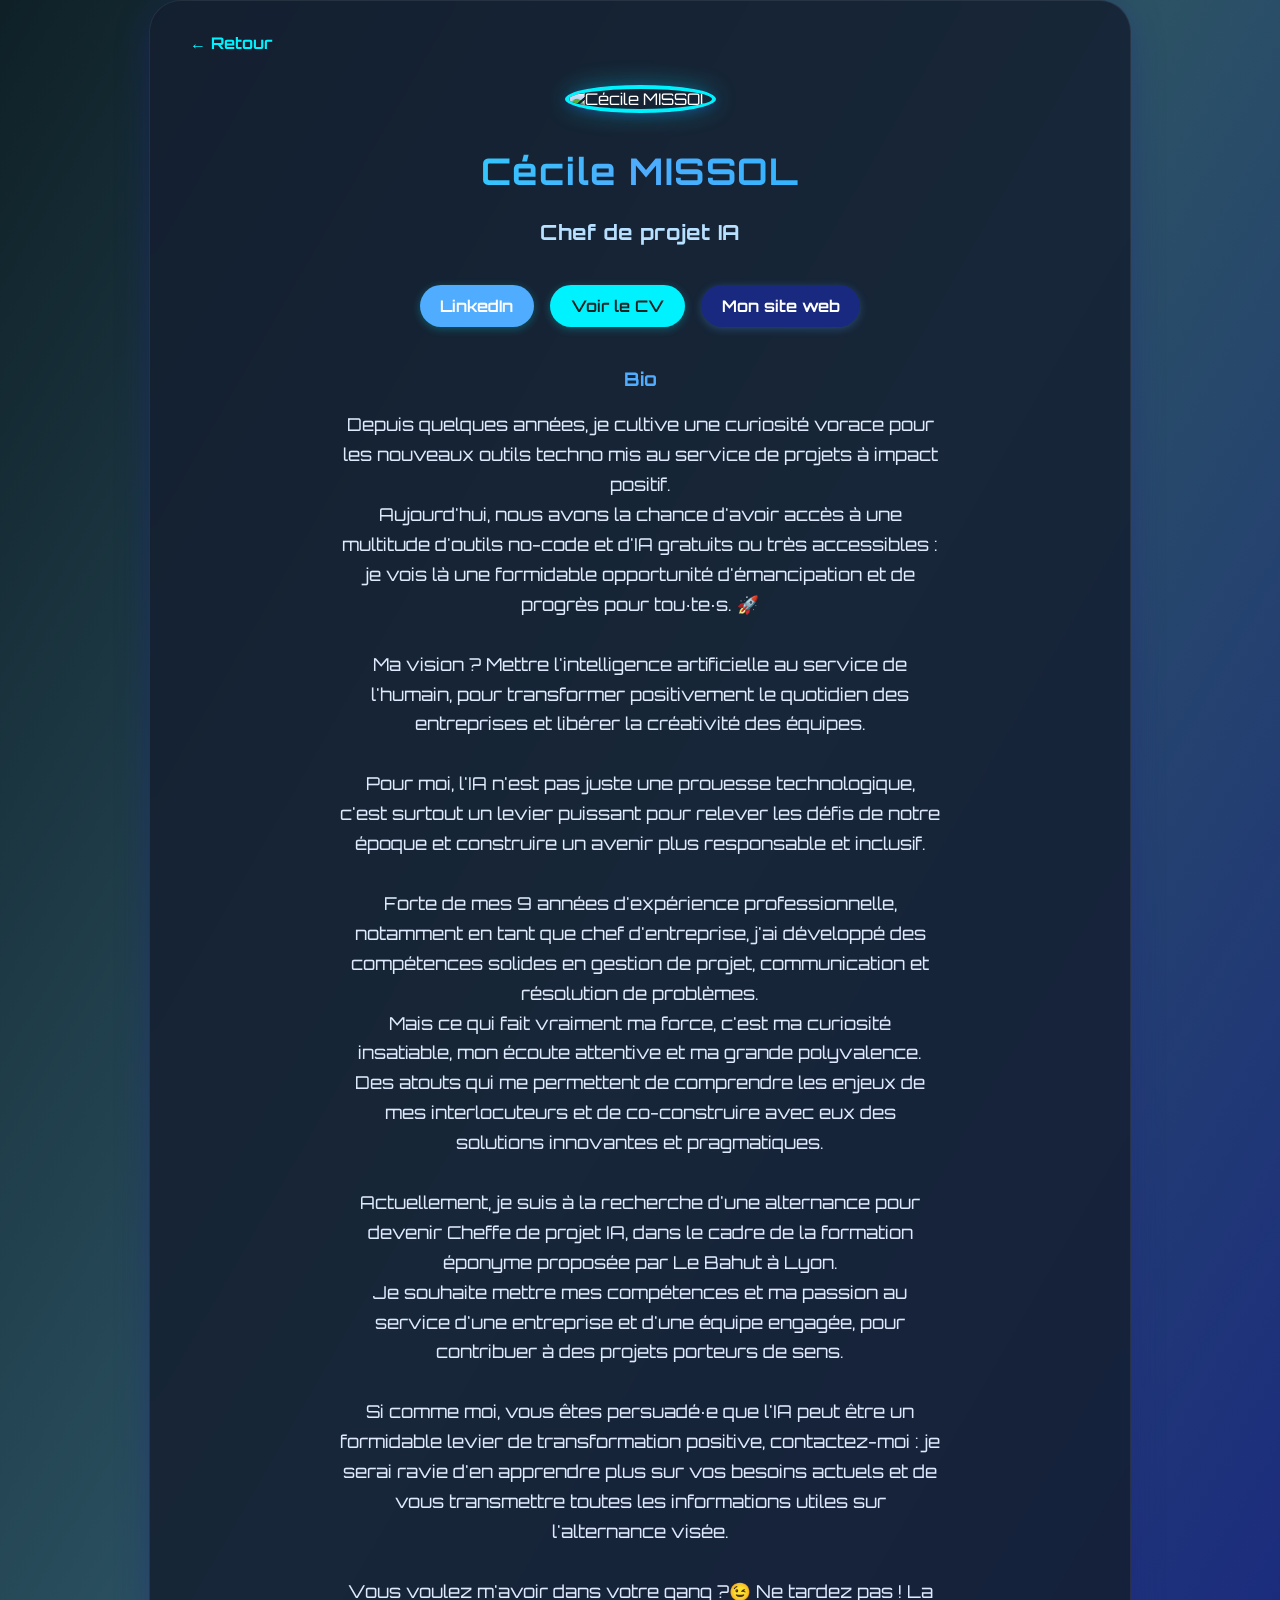
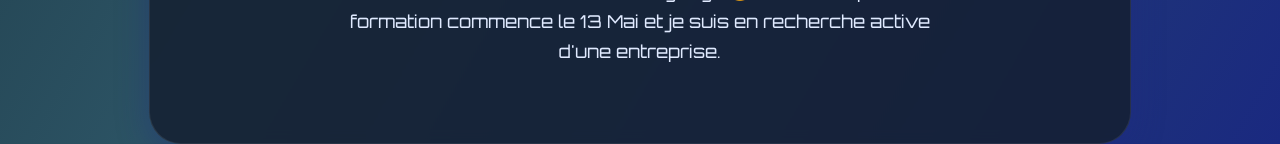
==== cecile_missol.html @ bd9ec278 "Initial commit" ====
<!DOCTYPE html>
<html lang="fr">

<head>
  <meta charset="UTF-8">
  <meta name="viewport" content="width=device-width, initial-scale=1.0">
  <title>Cécile MISSOL - Le Bahut</title>
  <link rel="stylesheet" href="style.css">
</head>

<body>
  <div class="container">
    <a href="index.html" style="color:#00f2fe;text-decoration:none;font-weight:bold">&larr; Retour</a>
    <header style="text-align:center; margin-top:2rem;">
      <img src="images/cécile_missol.jpg" alt="Cécile MISSOL" class="profile-img" style="width:140px;height:140px;" />
      <h1 class="main-title" style="margin-top:1.2rem;">Cécile MISSOL</h1>
      <h2 class="subtitle">Chef de projet IA</h2>
    </header>
    <div style="margin:2.2rem 0 1.2rem 0; display:flex; flex-wrap:wrap; gap:1em; justify-content:center;">
      <a href="https://www.linkedin.com/in/cecile-missol/" target="_blank"
        style="background:#4facfe;color:#fff;padding:0.7em 1.3em;border-radius:30px;text-decoration:none;font-weight:600;box-shadow:0 2px 8px #00f2fe44;transition:background 0.2s;">LinkedIn</a>
      <a href="https://www.cecilaime.fr/" target="_blank"
        style="background:#00f2fe;color:#222;padding:0.7em 1.3em;border-radius:30px;text-decoration:none;font-weight:600;box-shadow:0 2px 8px #00f2fe44;transition:background 0.2s;">Voir
        le CV</a>
      <a href="https://www.phosphoregarden.fr/" target="_blank"
        style="background:#1a2980;color:#fff;padding:0.7em 1.3em;border-radius:30px;text-decoration:none;font-weight:600;box-shadow:0 2px 8px #4facfe44;transition:background 0.2s;">Mon
        site web</a>
    </div>
    <section style="margin-top:2.5rem; text-align:center;">
      <h3 style="color:#4facfe; margin-bottom:1.2rem;">Bio</h3>
      <p style="font-size:1.1rem; line-height:1.7; color:#e0eaff; max-width:600px; margin:0 auto 1.8rem auto;">
        Depuis quelques années, je cultive une curiosité vorace pour les nouveaux outils techno mis au service de
        projets à impact positif.<br>
        Aujourd'hui, nous avons la chance d'avoir accès à une multitude d'outils no-code et d'IA gratuits ou très
        accessibles : je vois là une formidable opportunité d'émancipation et de progrès pour tou·te·s. 🚀<br><br>
        Ma vision ? Mettre l'intelligence artificielle au service de l'humain, pour transformer positivement le
        quotidien des entreprises et libérer la créativité des équipes.<br><br>
        Pour moi, l'IA n'est pas juste une prouesse technologique, c'est surtout un levier puissant pour relever les
        défis de notre époque et construire un avenir plus responsable et inclusif.<br><br>
        Forte de mes 9 années d'expérience professionnelle, notamment en tant que chef d'entreprise, j'ai développé des
        compétences solides en gestion de projet, communication et résolution de problèmes.<br>
        Mais ce qui fait vraiment ma force, c'est ma curiosité insatiable, mon écoute attentive et ma grande
        polyvalence. Des atouts qui me permettent de comprendre les enjeux de mes interlocuteurs et de co-construire
        avec eux des solutions innovantes et pragmatiques.<br><br>
        Actuellement, je suis à la recherche d'une alternance pour devenir Cheffe de projet IA, dans le cadre de la
        formation éponyme proposée par Le Bahut à Lyon.<br>
        Je souhaite mettre mes compétences et ma passion au service d'une entreprise et d'une équipe engagée, pour
        contribuer à des projets porteurs de sens.<br><br>
        Si comme moi, vous êtes persuadé·e que l'IA peut être un formidable levier de transformation positive,
        contactez-moi : je serai ravie d'en apprendre plus sur vos besoins actuels et de vous transmettre toutes les
        informations utiles sur l'alternance visée.<br><br>
        Vous voulez m'avoir dans votre gang ?😉 Ne tardez pas ! La formation commence le 13 Mai et je suis en recherche
        active d'une entreprise.
      </p>
    </section>
  </div>
</body>

</html>
---- style.css ----
@import url('https://fonts.googleapis.com/css2?family=Orbitron:wght@700&display=swap');

body {
  margin: 0;
  min-height: 100vh;
  background: linear-gradient(120deg, #0f2027, #2c5364, #1a2980);
  font-family: 'Orbitron', Arial, sans-serif;
  color: #fff;
  display: flex;
  align-items: center;
  justify-content: center;
}

.container {
  width: 90vw;
  max-width: 900px;
  padding: 2rem 2.5rem 3rem 2.5rem;
  background: rgba(20, 30, 48, 0.85);
  border-radius: 2rem;
  box-shadow: 0 8px 32px 0 rgba(31, 38, 135, 0.37);
  backdrop-filter: blur(6px);
  border: 1px solid rgba(255,255,255,0.08);
  animation: fadein 1.2s cubic-bezier(0.4, 0, 0.2, 1);
}

@keyframes fadein {
  from { opacity: 0; transform: translateY(40px); }
  to { opacity: 1; transform: translateY(0); }
}

header {
  text-align: center;
  margin-bottom: 2.5rem;
}

.main-title {
  font-size: 2.3rem;
  letter-spacing: 1.5px;
  background: linear-gradient(90deg, #00f2fe, #4facfe, #00c3ff);
  -webkit-background-clip: text;
  -webkit-text-fill-color: transparent;
  animation: title-glow 2s infinite alternate;
}

@keyframes title-glow {
  from { text-shadow: 0 0 12px #00f2fe55; }
  to { text-shadow: 0 0 32px #4facfeaa; }
}

.subtitle {
  font-size: 1.3rem;
  color: #b8e0ff;
  margin-top: 0.8rem;
  margin-bottom: 2rem;
  letter-spacing: 0.7px;
  animation: subtitle-fade 2s 0.7s both;
}

@keyframes subtitle-fade {
  from { opacity: 0; transform: translateY(20px); }
  to { opacity: 1; transform: translateY(0); }
}

.profiles {
  display: flex;
  flex-wrap: wrap;
  gap: 2.5rem;
  justify-content: center;
  align-items: center;
}

.profile-link {
  display: flex;
  flex-direction: column;
  align-items: center;
  text-decoration: none;
  color: #fff;
  transition: transform 0.25s cubic-bezier(.4,0,.2,1), box-shadow 0.25s;
  border-radius: 50%;
  position: relative;
}

.profile-link:hover {
  transform: scale(1.08) translateY(-8px);
  box-shadow: 0 8px 32px 0 #00f2fe44;
  z-index: 2;
}

.profile-img {
  width: 120px;
  height: 120px;
  object-fit: cover;
  border-radius: 50%;
  border: 4px solid #00f2fe;
  box-shadow: 0 0 24px #00f2fe55, 0 2px 8px #1a2980aa;
  margin-bottom: 1rem;
  transition: box-shadow 0.3s, border-color 0.3s;
  animation: profile-pop 0.9s cubic-bezier(.4,0,.2,1);
}

@keyframes profile-pop {
  from { opacity: 0; transform: scale(0.6); }
  to { opacity: 1; transform: scale(1); }
}

.profile-link span {
  font-size: 1.1rem;
  background: linear-gradient(90deg, #00f2fe, #4facfe);
  -webkit-background-clip: text;
  -webkit-text-fill-color: transparent;
  letter-spacing: 1px;
  font-weight: 700;
}

@media (max-width: 600px) {
  .profiles {
    gap: 1.3rem;
  }
  .profile-img {
    width: 80px;
    height: 80px;
  }
  .container {
    padding: 1rem;
  }
  .main-title {
    font-size: 1.2rem;
  }
  .subtitle {
    font-size: 1rem;
  }
}
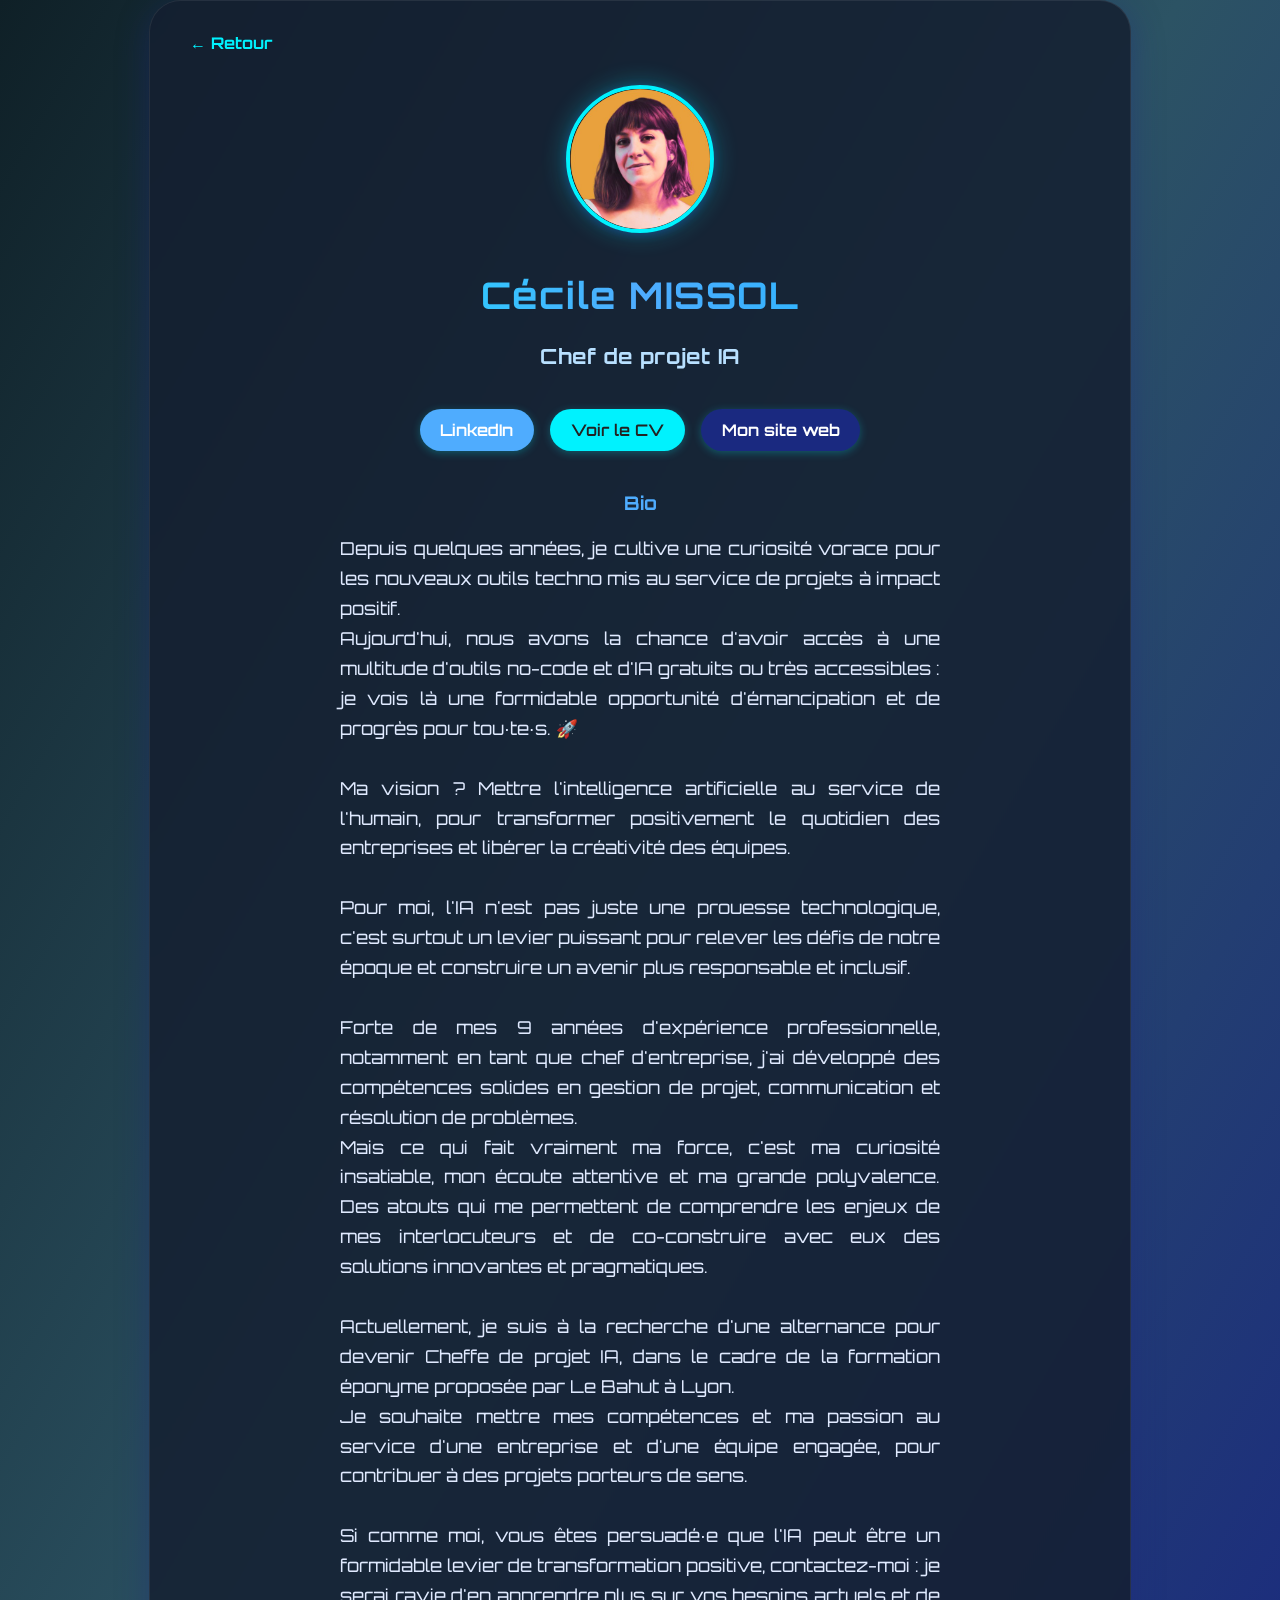
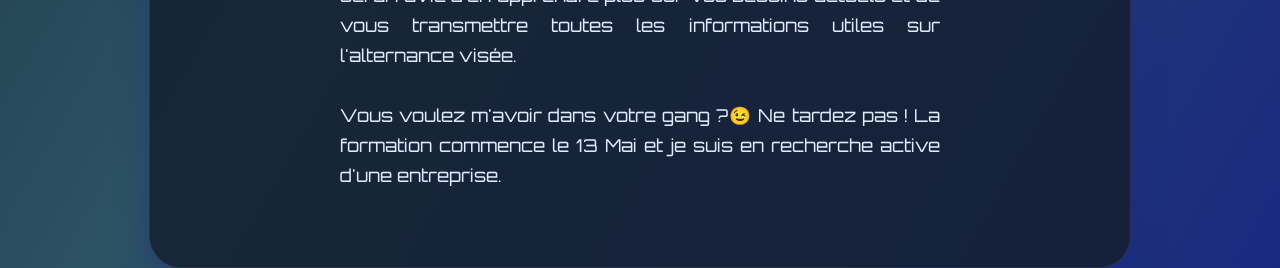
==== commit f56c550b: "Externelize styling with style.css" ====
--- a/cecile_missol.html
+++ b/cecile_missol.html
@@ -10,25 +10,20 @@
 
 <body>
   <div class="container">
-    <a href="index.html" style="color:#00f2fe;text-decoration:none;font-weight:bold">&larr; Retour</a>
-    <header style="text-align:center; margin-top:2rem;">
-      <img src="images/cécile_missol.jpg" alt="Cécile MISSOL" class="profile-img" style="width:140px;height:140px;" />
-      <h1 class="main-title" style="margin-top:1.2rem;">Cécile MISSOL</h1>
+    <a href="index.html" class="back-link">&larr; Retour</a>
+    <header class="profile-header">
+      <img src="images/cécile_missol.jpg" alt="Cécile MISSOL" class="profile-img profile-detail-img" />
+      <h1 class="main-title profile-title">Cécile MISSOL</h1>
       <h2 class="subtitle">Chef de projet IA</h2>
     </header>
-    <div style="margin:2.2rem 0 1.2rem 0; display:flex; flex-wrap:wrap; gap:1em; justify-content:center;">
-      <a href="https://www.linkedin.com/in/cecile-missol/" target="_blank"
-        style="background:#4facfe;color:#fff;padding:0.7em 1.3em;border-radius:30px;text-decoration:none;font-weight:600;box-shadow:0 2px 8px #00f2fe44;transition:background 0.2s;">LinkedIn</a>
-      <a href="https://www.cecilaime.fr/" target="_blank"
-        style="background:#00f2fe;color:#222;padding:0.7em 1.3em;border-radius:30px;text-decoration:none;font-weight:600;box-shadow:0 2px 8px #00f2fe44;transition:background 0.2s;">Voir
-        le CV</a>
-      <a href="https://www.phosphoregarden.fr/" target="_blank"
-        style="background:#1a2980;color:#fff;padding:0.7em 1.3em;border-radius:30px;text-decoration:none;font-weight:600;box-shadow:0 2px 8px #4facfe44;transition:background 0.2s;">Mon
-        site web</a>
+    <div class="social-links">
+      <a href="https://www.linkedin.com/in/cecile-missol/" target="_blank" class="btn btn-primary">LinkedIn</a>
+      <a href="https://www.cecilaime.fr/" target="_blank" class="btn btn-secondary">Voir le CV</a>
+      <a href="https://www.phosphoregarden.fr/" target="_blank" class="btn btn-tertiary">Mon site web</a>
     </div>
-    <section style="margin-top:2.5rem; text-align:center;">
-      <h3 style="color:#4facfe; margin-bottom:1.2rem;">Bio</h3>
-      <p style="font-size:1.1rem; line-height:1.7; color:#e0eaff; max-width:600px; margin:0 auto 1.8rem auto;">
+    <section class="bio-section">
+      <h3 class="section-title">Bio</h3>
+      <p class="bio-text">
         Depuis quelques années, je cultive une curiosité vorace pour les nouveaux outils techno mis au service de
         projets à impact positif.<br>
         Aujourd'hui, nous avons la chance d'avoir accès à une multitude d'outils no-code et d'IA gratuits ou très
@@ -56,4 +51,4 @@
   </div>
 </body>
 
-</html>+</html>
--- a/style.css
+++ b/style.css
@@ -33,6 +33,12 @@
   margin-bottom: 2.5rem;
 }
 
+/* Profile page specific header */
+.profile-header {
+  text-align: center;
+  margin-top: 2rem;
+}
+
 .main-title {
   font-size: 2.3rem;
   letter-spacing: 1.5px;
@@ -40,6 +46,11 @@
   -webkit-background-clip: text;
   -webkit-text-fill-color: transparent;
   animation: title-glow 2s infinite alternate;
+}
+
+/* Profile page specific title margin */
+.profile-title {
+  margin-top: 1.2rem;
 }
 
 @keyframes title-glow {
@@ -98,6 +109,12 @@
   animation: profile-pop 0.9s cubic-bezier(.4,0,.2,1);
 }
 
+/* Profile page specific image size */
+.profile-detail-img {
+  width: 140px;
+  height: 140px;
+}
+
 @keyframes profile-pop {
   from { opacity: 0; transform: scale(0.6); }
   to { opacity: 1; transform: scale(1); }
@@ -112,6 +129,106 @@
   font-weight: 700;
 }
 
+/* Back link */
+.back-link {
+  color: #00f2fe;
+  text-decoration: none;
+  font-weight: bold;
+}
+
+/* Social links container */
+.social-links {
+  margin: 2.2rem 0 1.2rem 0;
+  display: flex;
+  flex-wrap: wrap;
+  gap: 1em;
+  justify-content: center;
+}
+
+/* Alternate margin for social links */
+.social-links-alt {
+  margin: 0.7em 0 0.7em 0;
+}
+
+/* Button styles */
+.btn {
+  padding: 0.7em 1.3em;
+  border-radius: 30px;
+  text-decoration: none;
+  font-weight: 600;
+  box-shadow: 0 2px 8px #00f2fe44;
+  transition: background 0.2s;
+}
+
+.btn-primary {
+  background: #4facfe;
+  color: #fff;
+}
+
+.btn-secondary {
+  background: #00f2fe;
+  color: #222;
+}
+
+.btn-tertiary {
+  background: #1a2980;
+  color: #fff;
+}
+
+/* Bio section */
+.bio-section {
+  margin-top: 2.5rem;
+  text-align: center;
+}
+
+.section-title {
+  color: #4facfe;
+  margin-bottom: 1.2rem;
+}
+
+.bio-text {
+  font-size: 1.1rem;
+  line-height: 1.7;
+  color: #e0eaff;
+  max-width: 600px;
+  margin: 0 auto 1.8rem auto;
+  text-align: justify;
+}
+
+/* Text alignment classes - these will override the default justify if needed */
+.text-left {
+  text-align: left;
+}
+
+/* List styles */
+.bio-list {
+  text-align: left;
+  margin: 1em auto 1.5em auto;
+  max-width: 500px;
+  color: #e0eaff;
+  font-size: 1.07em;
+}
+
+.skills-list {
+  display: inline-block;
+  text-align: left;
+  color: #e0eaff;
+  font-size: 1.07em;
+  margin: 0 auto 1.3em auto;
+  max-width: 360px;
+}
+
+/* Skills section */
+.skills-section {
+  margin: 1.5rem 0 1.5rem 0;
+}
+
+/* Adjusted list margin */
+.bio-list-indented {
+  margin: 1em auto 1.5em 2em;
+  max-width: 600px;
+}
+
 @media (max-width: 600px) {
   .profiles {
     gap: 1.3rem;
